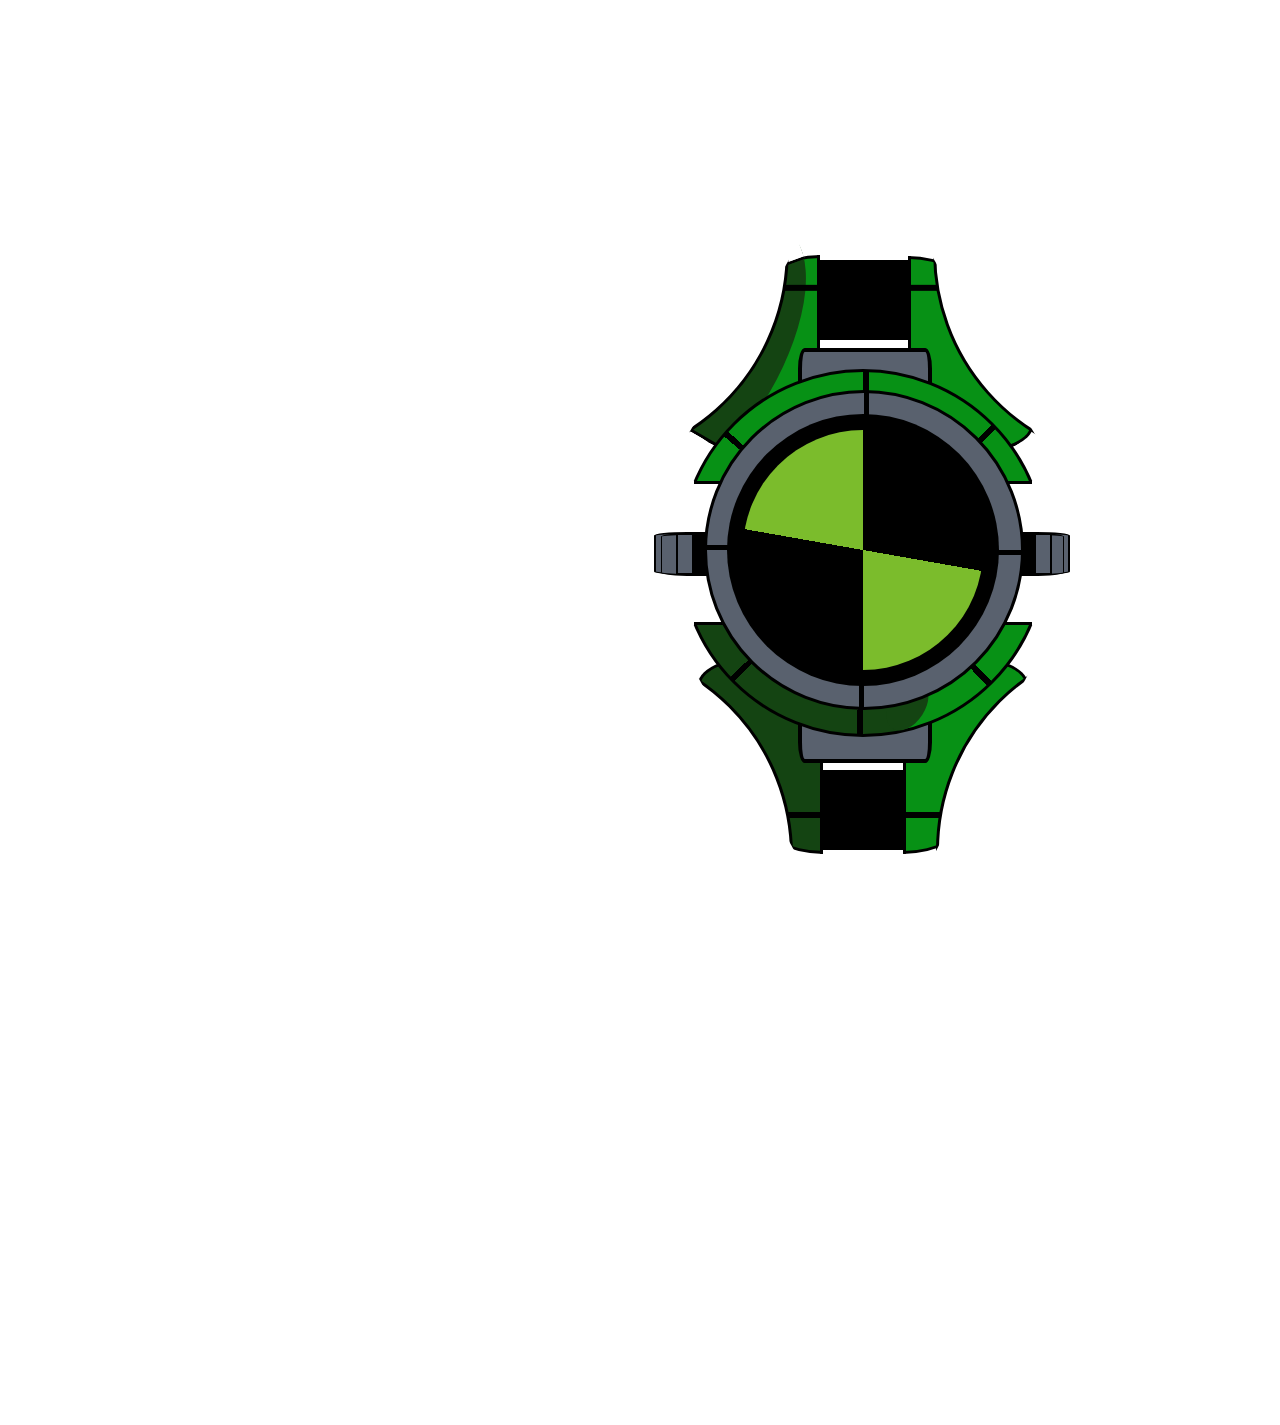
==== Ben.html @ 85726e43 "Add files via upload" ====
<!DOCTYPE html>
<html lang="en">
<head>
    <meta charset="UTF-8">
    <meta name="viewport" content="width=device-width, initial-scale=1.0">
    <title>Omnitrix</title>
</head>
<body>
  <div style="position:relative;z-index: -5;top:104px;height:600px;width:26.2rem;left: 12rem;"></div>
    <div class="omnitrix">
        <div class="frame">
            <div class="dial">
                <div class="ring">
                    <div class="d-left"></div>
                    <div class="d-right"></div>
                </div>
            </div>
            <div class="hor-sideroll">
              <div class="hor-siderollq">
                <div class="hor-siderollqw">
                <div class="sideroll-in"></div>
                </div>
                </div>
            </div>
            <div class="ver-sideroll"></div>
            <div class="outer-case">
                <div class="covering"><div style="width: 25.1rem;
            height: 9rem;
            background: white;
            position: relative;
            top: -3px;
            left:-34px;z-index:-4"></div>
            </div>
            </div>
        </div>
    </div>
    <div style="
  border: 3px solid #;
  background-color: #144412;
  height: 35px;
  padding:0px;
  border-radius:100%;
  margin-top: 510px;
  margin-left:-320px;
  rotate:-57deg;
  width: 55px;z-index: -5">
    </div>
    <div style="
  border: 3px solid #000000;
  background-color:#079115;
  height: 200px;
  padding:20px;
  margin-top: -190px;
  margin-left:-240px;
  border-bottom-left-radius: 60%30px;
  border-top-left-radius: 100%150px;
  width: 125px;z-index:-8;">
      <div style="
  border: 3px solid #000000;
  background-color: #079115;
  height: 200px;
  padding:20px;
  margin-top: -22px;
  margin-left:190px;
  border-bottom-right-radius: 60%30px;
  border-top-right-radius: 100%150px;
  width: 125px;z-index: -5"></div>
  <div style="
  border: 3px solid #000000;
  background-color: #144412;
  height: 200px;
  padding:20px;
  margin-top: 198px;
  margin-left:-20px;
  border-bottom-left-radius: 100%150px;
  border-top-left-radius: 60%30px;
  width: 125px;z-index: -5"></div>
  <div style="
  border: 3px solid #000000;
  background-color: #079115;
  height: 200px;
  padding:20px;
  margin-top: -200px;
  margin-left:185px;
  border-bottom-right-radius: 100%150px;
  border-top-right-radius: 60%30px;
  width: 125px;z-index: -5"></div>
  <div style="
  background-color:#144412;
  border-bottom: 3px solid #000000;
  height: 222px;
  padding:20px;
  margin-top: -630px;
  margin-left:-23px;
  rotate: 30deg;
  border-top-left-radius: 50%;
  border-bottom-left-radius: 10%;
  border-bottom-right-radius: 30%;
  border-top-right-radius: 100%;
  width: 100px;z-index: -5">
    <div style="
  border: 3px solid #000000;
  height: 5px;
  padding:0px;
  margin-top: -6px;
  margin-left:-39px;
  rotate:-30deg;
  width: 275px;z-index: -6">
      <div style="
      border-bottom: 3px solid #000000;
      background-color: white;
  height: 60px;
  padding:20px;
  margin-top: -40px;
  margin-left:-189px;
  border-top-right-radius:50%;
  rotate:-20deg;
  width: 275px;z-index: -6">
<div style="
  border: 3px solid #000000;
  background-color: white;
  height: 425px;
  border-radius:50%;
  margin-top: -257px;
  margin-left:-170px;
  width: 425px;z-index: -6"></div>
  <div style="
  border: 3px solid #000000;
  background-color: white;
  height: 425px;
  border-radius:50%;
  margin-top: -230px;
  margin-left:365px;
  width: 425px;z-index: -6"></div>
  <div style="
  border: 3px solid #;
  background-color: white;
  height: 505px;
  padding:0px;
  margin-top: -666px;
  margin-left:-201px;
  rotate:50deg;
  width: 425px;z-index: -6"></div>
  <div style="
  border: 3px solid #;
  background-color: white;
  height: 505px;
  padding:0px;
  margin-top: -305px;
  margin-left:391px;
  rotate:-10deg;
  width: 425px;z-index: -6"></div>
      </div>
    </div>
  </div>
  <div style="
  border: 3px solid #000000;
  height: 5px;
  padding:0px;
  margin-top: 366px;
  margin-left:8px;
  width: 275px;z-index: -6"></div>
  <div style="
  border: 3px solid #000000;
  background-color: white;
  height: 425px;
  border-radius:50%;
  margin-top: -180px;
  margin-left:218px;
  width: 425px;z-index: -6"></div>
  <div style="
  border: 3px solid #000000;
  background-color: white;
  height: 425px;
  border-radius:50%;
  margin-top: -420px;
  margin-left:-350px;
  width: 425px;z-index: -6"></div>
  <div style="
  border: 3px solid #;
  background-color: white;
  height: 505px;
  padding:0px;
  margin-top: -455px;
  margin-left:-371px;
  rotate:-29deg;
  width: 425px;z-index: -6"></div>
<div style="
  border: 3px solid #;
  background-color: white;
  height: 505px;
  padding:0px;
  margin-top: -525px;
  margin-left:248px;
  rotate:27.5deg;
  width: 425px;z-index: -6"></div>
  <div style="
  border: 3px solid #000000;
  background-color: black;
  height: 80px;
  padding:0px;
  margin-top: -328px;
  margin-left:105px;
  width: 80px;z-index: -6"></div>
<div style="
  border: 3px solid #000000;
  background-color: black;
  height: 80px;
  padding:0px;
  margin-top: -590px;
  margin-left:100px;
  width: 90px;z-index: -6"></div>
    </div>
    <style>
        *{
            margin: 0;
            padding: 0;
            box-sizing: border-box;
        }
        :root{
            --grey: #686f69;
            --innerGreen: #1cd947;
            --darkGreen: #0e5e18;
            --back: #08330f;
        }
        body{
            display: flex;
            justify-content: center;
            align-items: center;
            min-height: 100vh;
            background: white;
        }
        .omnitrix{
            position: relative;
            top: 100px;
            left: -11rem;
        }
        .omnitrix .frame{
            width: 20rem;
            height: 20rem;
            border-radius: 50%;
            background-color: #59616e;
            border: 3px solid #000000;
            position: relative;
            background: repeating-conic-gradient(#000000 0 2deg,#59616e 0 90deg,#000000 0 92deg,#59616e 0 180deg);
        }
        .omnitrix .frame .dial{
            width: 17rem;
            height: 17rem;
            border-radius: 50%;
            background-color: #000000;
            position: relative;
            top: 1.3rem;
            left: 1.3rem;
        }
        .omnitrix .frame .dial .ring{
            width: 15rem;
            height: 15rem;
            border-radius: 50%;
            position: relative;
            top: 1rem;
            left: 1rem;
  background: repeating-conic-gradient(#000000 0 100deg,#7bbc2c 0 180deg);
  animation: rotation 1s infinite linear;
}

@keyframes rotation {
  100% {transform: rotate(.5turn)}
}
        }
        .omnitrix .frame .dial .ring .d-left,
        .omnitrix .frame .dial .ring .d-right{
            width: 100px;
            height: 200px;
            background-color: #000000;
            clip-path: polygon(100% 50%,0 0,0 100%);
            position: relative;
            border-radius: 70% 0 0 70%;
        }
        .omnitrix .frame .dial .ring .d-left{
            top: 1.5rem;
            left: -0.1rem;
        }
        .omnitrix .frame .dial .ring .d-right{
            top: -11rem;
            left: 8.85rem;
            transform: rotate(180deg);
        }
        .omnitrix .frame .hor-sideroll{
            width: 26rem;
            height: 2.7rem;
            background: #59616e;
            border-radius: 8%;
            border: 2px solid black;
            position: relative;
            top: -8.3rem;
            left: -3.3rem;
            z-index: -1;
        }
        .omnitrix .frame .hor-sideroll .hor-siderollq{
            width: 25.2rem;
            height: 2.7rem;
            border-radius: 8%;
            background: #59616e;
            border-top: 2px solid black;
  border-right: 1px solid black;
  border-bottom: 2px solid black ;
  border-left: 1px solid black;
            position: relative;
            top: -0.1rem;
            left: 0.3rem;
            z-index: -1;
        }
        .omnitrix .frame .hor-sideroll .hor-siderollq .hor-siderollqw{
            width: 23.5rem;
            height: 2.6rem;
            background: #59616e;
            border: 2px solid black;
            position: relative;
            top: -0.1rem;
            left: 0.9rem;
            z-index: -1;
        }
        .omnitrix .frame .hor-sideroll .hor-siderollq .hor-siderollqw .sideroll-in{
            background-color: #000;
            width: 21.5rem;
            height: 2.37rem;
            position: absolute;
            left: 0.9rem;
        }
        .omnitrix .frame .ver-sideroll{
            width: 8.4rem;
            height: 25.9rem;
            background-color: #59616e;
            border-radius: 5%;
            border: 4px solid #000000;
            z-index: -5;
            position: relative;
            top: -22.5rem;
            left: 5.7rem;
        }
        .omnitrix .frame .outer-case{
            background-color: #079115;
            width: 23rem;
            height: 23rem;
            background: repeating-conic-gradient(#000000 0 2deg,#079115 0 45deg,#000000 0 47deg,#079115 0 90deg,#000000 0 92deg,#079115 0 135deg,#000000 0 137deg,#079115 0 168deg,#144412 0 180deg,#000000 0 182deg,#144412 0 225deg,#000000 0 227deg,#144412 0 270deg,#000000 0 272deg,#079115 0 310deg,#000000 0 312deg,#079115 0 360deg);
            border-radius: 50%;
            border: 3px solid black;
            z-index: -5;
            position: relative;
            top: -47.1rem;
            left: -1.7rem;
        }
        .omnitrix .frame .outer-case .covering{
            width: 21.1rem;
            height: 9rem;
            border-top:3px solid black;
            border-bottom:3px solid black;
            background: white;
            position: relative;
            top: 6.8rem;
            left: 12px;
        }
        .omnitrix .frame .dial .ring-anim{
            width: 15rem;
            height: 15rem;
            background-color: var(--innerGreen);
            clip-path: polygon(50% 0,100% 50%,50% 100%,0% 50%);
            border-radius: 50%;
            position: relative;
            top: 1rem;
            left: 1rem;
            box-shadow: inset 4px 4px 15px 3px rgba(0,0,0,0.75);
        }
    </style>
</body>
</html>
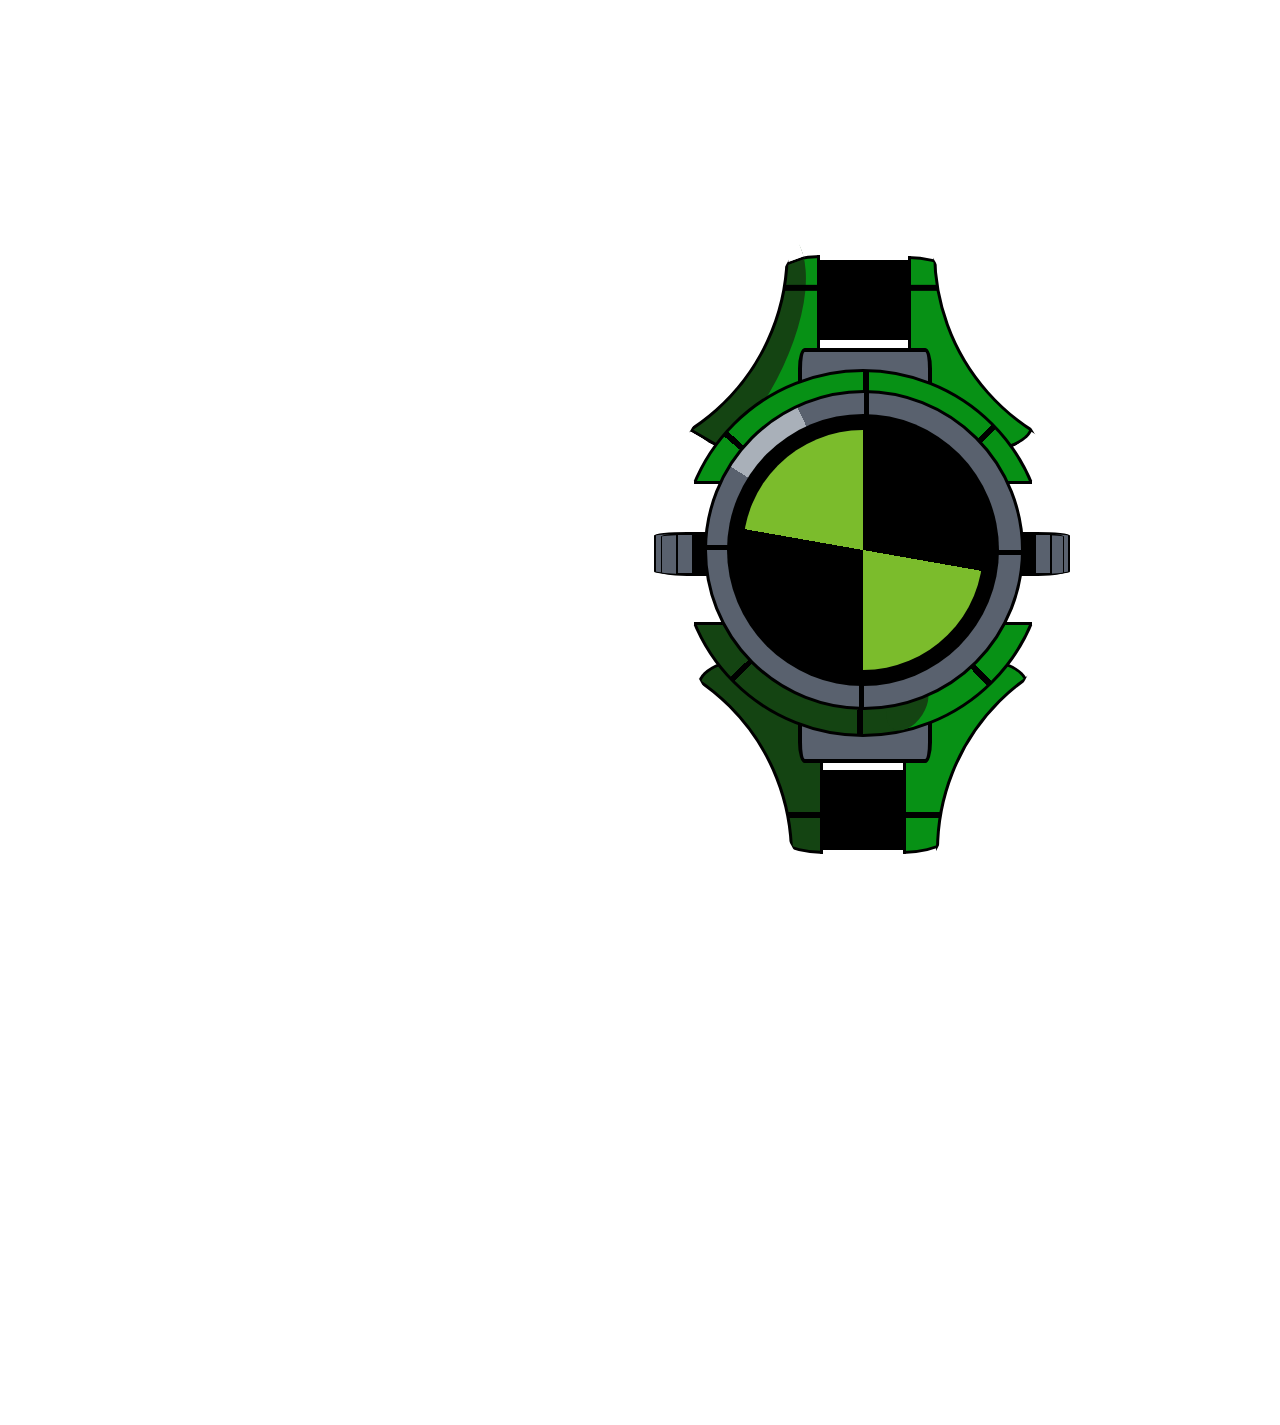
==== commit 1a32442c: "Add files via upload" ====
--- a/Ben.html
+++ b/Ben.html
@@ -242,7 +242,7 @@
             background-color: #59616e;
             border: 3px solid #000000;
             position: relative;
-            background: repeating-conic-gradient(#000000 0 2deg,#59616e 0 90deg,#000000 0 92deg,#59616e 0 180deg);
+            background: repeating-conic-gradient(#000000 0 2deg,#59616e 0 90deg,#000000 0 92deg,#59616e 0 180deg,#000000 0 182deg,#59616e 0 270deg,#000000 0 272deg,#59616e 0 302deg,#a9b0b9 0 335deg,#59616e 0 360deg);
         }
         .omnitrix .frame .dial{
             width: 17rem;
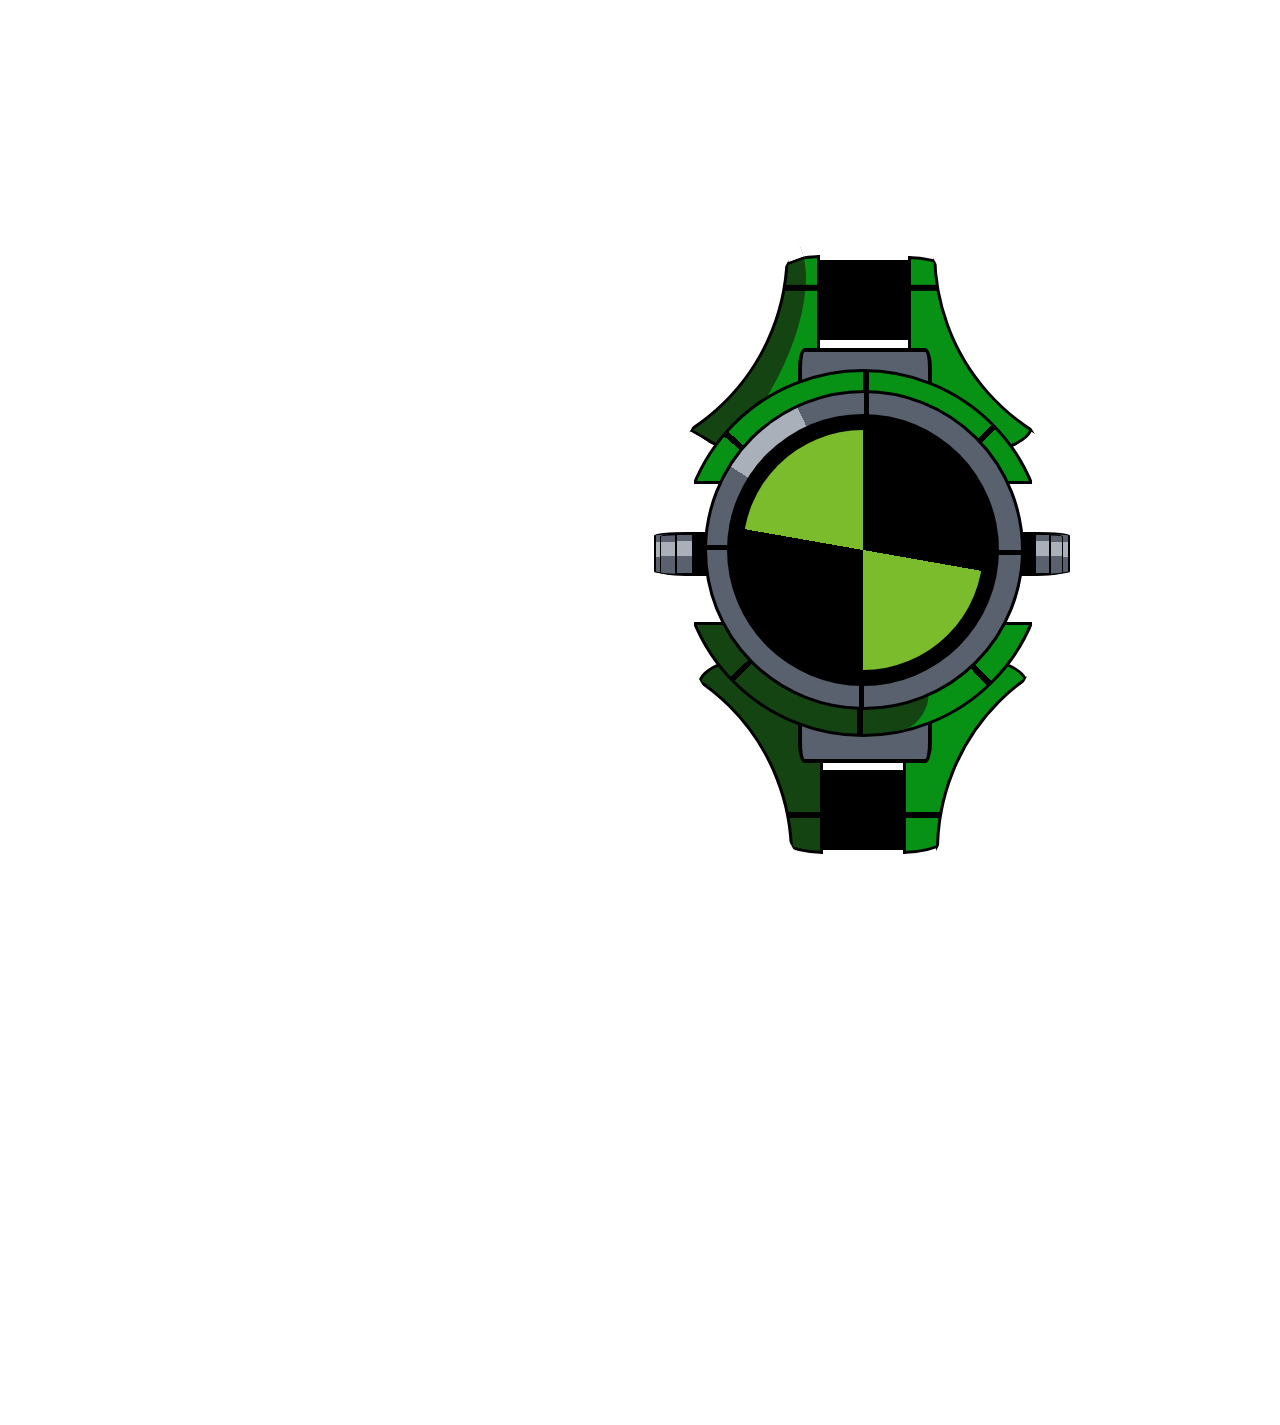
==== commit 8d510528: "Add files via upload" ====
--- a/Ben.html
+++ b/Ben.html
@@ -16,9 +16,32 @@
                 </div>
             </div>
             <div class="hor-sideroll">
+              <div style="width: 25.75rem;
+            height: 0.9rem;
+            position: relative;
+            top: 0.5rem;
+            left: 0rem;
+            z-index: -1;background:#a9b0b9">
               <div class="hor-siderollq">
+                <div style="width: 25.07rem;
+            height: 0.9rem;
+            background:#a9b0b9;
+            position: relative;
+            top: 0.45rem;
+            left: 0rem;
+            z-index: -1">
                 <div class="hor-siderollqw">
+                  <div style="width:23.25rem;
+            height: 0.9rem;
+            background:#a9b0b9;
+            position: relative;
+            top: 0.36rem;
+            left: 0rem;
+            z-index: -1;">
                 <div class="sideroll-in"></div>
+                </div>
+                </div>
+                </div>
                 </div>
                 </div>
             </div>
@@ -307,8 +330,8 @@
   border-bottom: 2px solid black ;
   border-left: 1px solid black;
             position: relative;
-            top: -0.1rem;
-            left: 0.3rem;
+            top: -0.6rem;
+            left: 0.25rem;
             z-index: -1;
         }
         .omnitrix .frame .hor-sideroll .hor-siderollq .hor-siderollqw{
@@ -317,16 +340,17 @@
             background: #59616e;
             border: 2px solid black;
             position: relative;
-            top: -0.1rem;
+            top: -0.52rem;
             left: 0.9rem;
             z-index: -1;
         }
         .omnitrix .frame .hor-sideroll .hor-siderollq .hor-siderollqw .sideroll-in{
             background-color: #000;
             width: 21.5rem;
-            height: 2.37rem;
+            height: 2.38rem;
             position: absolute;
             left: 0.9rem;
+            top: -0.4rem;
         }
         .omnitrix .frame .ver-sideroll{
             width: 8.4rem;
